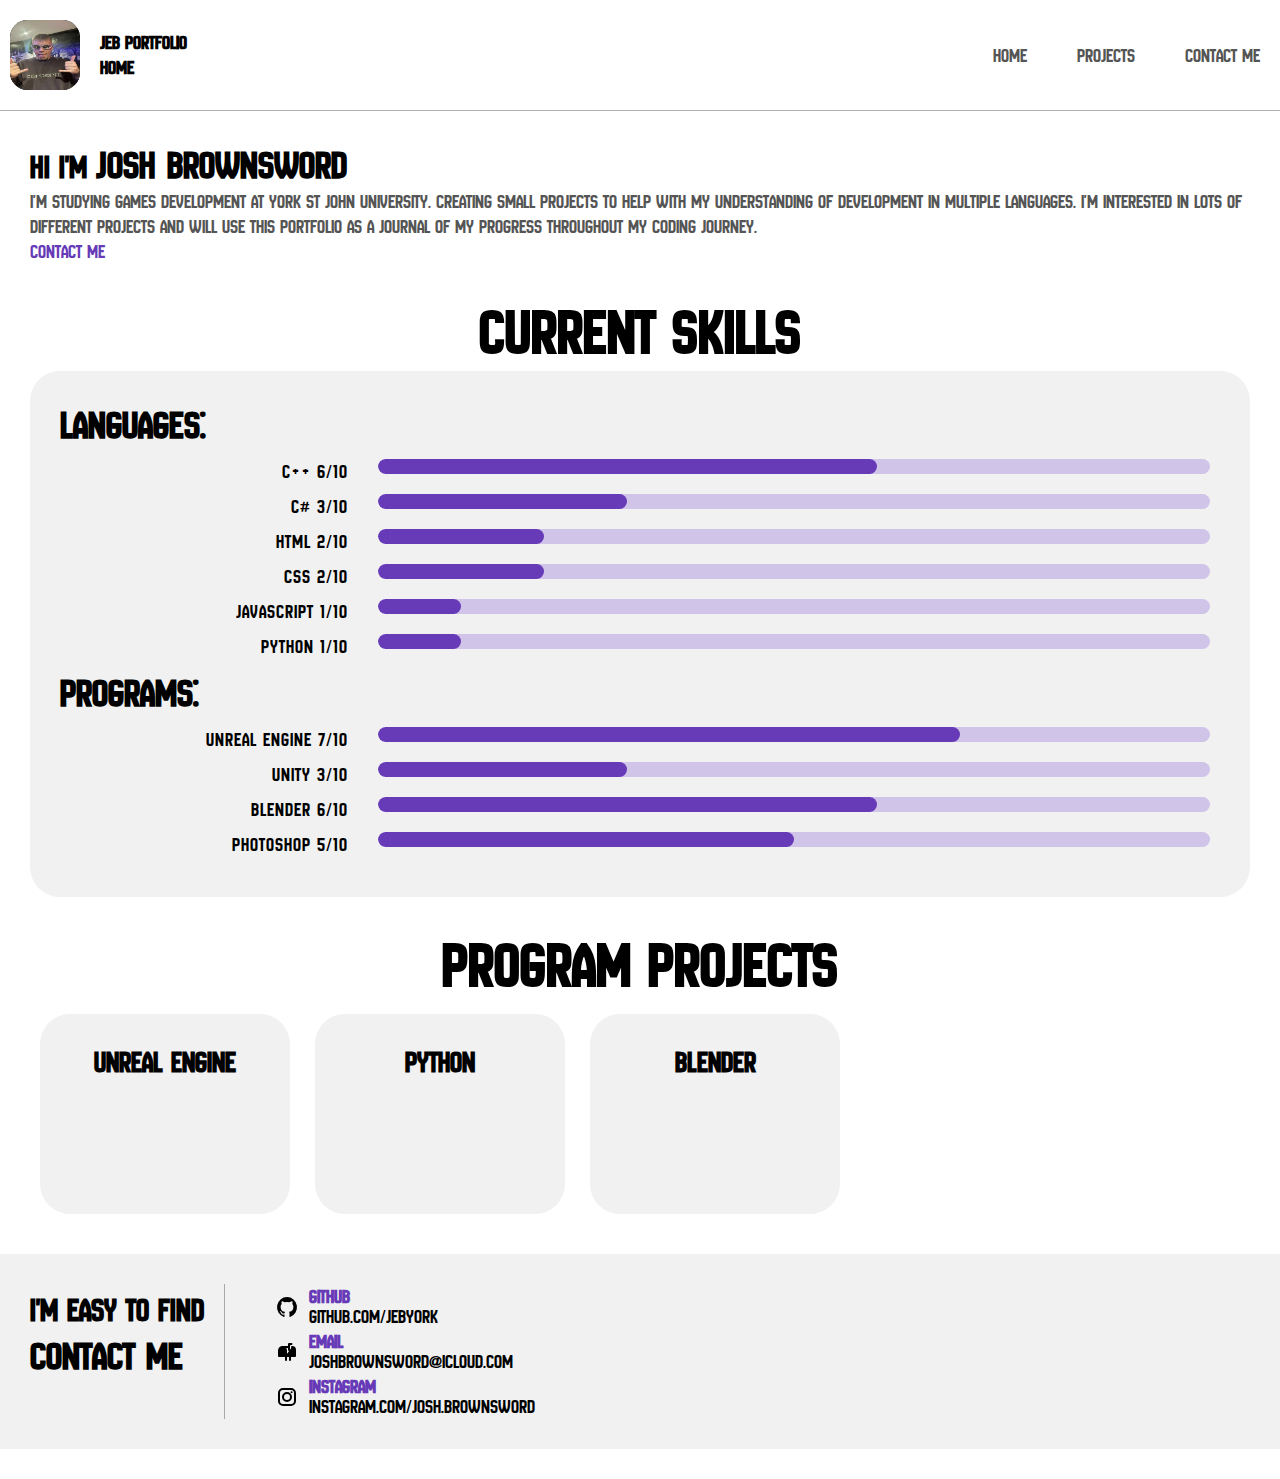
==== index.html @ 89cd333b "Portfolio| basic setup of layout of my portfolio| 13/09/2024" ====
﻿<!DOCTYPE html>
<html lang="en">
<head>
  <meta charset="UTF-8">
  <meta name="viewport" content="width=device-width, initial-scale=1.0">
  <title>Portfolio</title>
  <link rel="preconnect" href="https://fonts.googleapis.com">
  <link rel="preconnect" href="https://fonts.gstatic.com" crossorigin>
  <link href="https://fonts.googleapis.com/css2?family=New+Amsterdam&display=swap" rel="stylesheet">
  <link rel="stylesheet" href="./styles.css">
  <script src="./scripts.js"></script>
  <link rel="icon" type="image/jpg" href="./images/icon.jpg">
</head>

<body>
  <header>
    <a href="#" class="logo-holder">
      <div class="logo"><img src="images/icon.jpg" alt="logo" class="logo-img"></div>
      <div class="header-text">
        <div class="logo-text">Jeb Portfolio</div>
        <div class="page-name">Home</div>
      </div>
    </a>
    <nav>
      <ul id="menu">
        <li>
          <a href="#">Home</a>
        </li>

        <li>
          <a href="pages/projects.html">Projects</a>
        </li>
        <li>
          <a href="#contactMe" class="button">Contact Me</a>
        </li>
      </ul>

      <a href="#" class="mobile-toggle" onClick="toggleMobileMenu()">
        <svg class="w-6 h-6 text-gray-800 dark:text-white" aria-hidden="true" xmlns="http://www.w3.org/2000/svg" width="24" height="24" fill="none" viewBox="0 0 24 24">
          <path stroke="currentColor" stroke-linecap="round" stroke-width="2" d="M5 7h14M5 12h14M5 17h14"/>
        </svg>

      </a>
    </nav>
  </header>


  <main>
    <section class="hero container">
      <div class="hero-yellow">
        <div>
          <h1><small>Hi I'm </small>Josh Brownsword</h1>
          <p>
            I'm studying Games Development at York st John University.  Creating small projects to help with my understanding of development in multiple languages.
            I'm interested in lots of different projects and will use this portfolio as a journal of my progress throughout my coding journey.
          </p>
          <div class="call-to-action">
            <a href="#contactMe" class="button">
              Contact Me
            </a>
          </div>
        </div>
      </div>
    </section>
    <section id="skills" class="skills container">
      <h3>Current Skills</h3>
      <div class="skills-data">
        <h1>Languages:</h1>

        <div class="skill-bar" skill-name="C++" data-rating="6">
          <div class="info"></div>
          <div class="bar">
            <div class="rating-bar"></div>
          </div>
        </div>

        <div class="skill-bar" skill-name="C#" data-rating="3">
          <div class="info"></div>
          <div class="bar">
            <div class="rating-bar"></div>
          </div>
        </div>

        <div class="skill-bar" skill-name="HTML" data-rating="2">
          <div class="info"></div>
          <div class="bar">
            <div class="rating-bar"></div>
          </div>
        </div>

        <div class="skill-bar" skill-name="CSS" data-rating="2">
          <div class="info"></div>
          <div class="bar">
            <div class="rating-bar"></div>
          </div>
        </div>

        <div class="skill-bar" skill-name="Javascript" data-rating="1">
          <div class="info"></div>
          <div class="bar">
            <div class="rating-bar"></div>
          </div>
        </div>

        <div class="skill-bar" skill-name="Python" data-rating="1">
          <div class="info"></div>
          <div class="bar">
            <div class="rating-bar"></div>
          </div>
        </div>

        <h1>Programs:</h1>
        <div class="skill-bar" skill-name="Unreal Engine" data-rating="7">
          <div class="info"></div>
          <div class="bar">
            <div class="rating-bar"></div>
          </div>
        </div>

        <div class="skill-bar" skill-name="Unity" data-rating="3">
          <div class="info"></div>
          <div class="bar">
            <div class="rating-bar"></div>
          </div>
        </div>

        <div class="skill-bar" skill-name="Blender" data-rating="6">
          <div class="info"></div>
          <div class="bar">
            <div class="rating-bar"></div>
          </div>
        </div>

        <div class="skill-bar" skill-name="Photoshop" data-rating="5">
          <div class="info"></div>
          <div class="bar">
            <div class="rating-bar"></div>
          </div>
        </div>

        </ul>
      </div>
    </section>
    <section id="projects" class="homepage-program-projects">
      <h3>Program Projects</h3>

      <div class="scrolling-programs snap">
        <div class="card small"><h2>Unreal Engine</h2></div>
        <div class="card small"><h2>Python</h2></div>
        <div class="card small"><h2>Blender</h2></div>
      </div>
    </section>
    <section class="contactMe container" id="contactMe">
      <div class="contact-title">
        <h1><small>I'm easy to find</small> </h1>
        <h1>Contact Me</h1>
      </div>
      <div class="contact-details">
        <nav>
          <ul>
            <li>
              <svg class="icon" aria-hidden="true" xmlns="http://www.w3.org/2000/svg" width="24" height="24" fill="currentColor" viewBox="0 0 24 24">
                <path fill-rule="evenodd" d="M12.006 2a9.847 9.847 0 0 0-6.484 2.44 10.32 10.32 0 0 0-3.393 6.17 10.48 10.48 0 0 0 1.317 6.955 10.045 10.045 0 0 0 5.4 4.418c.504.095.683-.223.683-.494 0-.245-.01-1.052-.014-1.908-2.78.62-3.366-1.21-3.366-1.21a2.711 2.711 0 0 0-1.11-1.5c-.907-.637.07-.621.07-.621.317.044.62.163.885.346.266.183.487.426.647.71.135.253.318.476.538.655a2.079 2.079 0 0 0 2.37.196c.045-.52.27-1.006.635-1.37-2.219-.259-4.554-1.138-4.554-5.07a4.022 4.022 0 0 1 1.031-2.75 3.77 3.77 0 0 1 .096-2.713s.839-.275 2.749 1.05a9.26 9.26 0 0 1 5.004 0c1.906-1.325 2.74-1.05 2.74-1.05.37.858.406 1.828.101 2.713a4.017 4.017 0 0 1 1.029 2.75c0 3.939-2.339 4.805-4.564 5.058a2.471 2.471 0 0 1 .679 1.897c0 1.372-.012 2.477-.012 2.814 0 .272.18.592.687.492a10.05 10.05 0 0 0 5.388-4.421 10.473 10.473 0 0 0 1.313-6.948 10.32 10.32 0 0 0-3.39-6.165A9.847 9.847 0 0 0 12.007 2Z" clip-rule="evenodd"/>
              </svg>
                <div>
                  <a href="https://github.com/jebyork">Github</a>
                  <p>github.com/jebyork</p>
                </div>
            </li>
            <li>
              <svg class="icon" aria-hidden="true" xmlns="http://www.w3.org/2000/svg" width="24" height="24" fill="none" viewBox="0 0 24 24">
                <path stroke="currentColor" stroke-linecap="round" stroke-linejoin="round" stroke-width="2" d="M11 16v-5.5A3.5 3.5 0 0 0 7.5 7m3.5 9H4v-5.5A3.5 3.5 0 0 1 7.5 7m3.5 9v4M7.5 7H14m0 0V4h2.5M14 7v3m-3.5 6H20v-6a3 3 0 0 0-3-3m-2 9v4m-8-6.5h1"/>
              </svg>
                <div>
                  <a href="mailto:joshbrownsword@icloud.com">Email</a>
                  <p>joshbrownsword@icloud.com</p>
                </div>
            </li>
            <li>
              <svg class="icon" aria-hidden="true" xmlns="http://www.w3.org/2000/svg" width="24" height="24" fill="none" viewBox="0 0 24 24">
                <path fill="currentColor" fill-rule="evenodd" d="M3 8a5 5 0 0 1 5-5h8a5 5 0 0 1 5 5v8a5 5 0 0 1-5 5H8a5 5 0 0 1-5-5V8Zm5-3a3 3 0 0 0-3 3v8a3 3 0 0 0 3 3h8a3 3 0 0 0 3-3V8a3 3 0 0 0-3-3H8Zm7.597 2.214a1 1 0 0 1 1-1h.01a1 1 0 1 1 0 2h-.01a1 1 0 0 1-1-1ZM12 9a3 3 0 1 0 0 6 3 3 0 0 0 0-6Zm-5 3a5 5 0 1 1 10 0 5 5 0 0 1-10 0Z" clip-rule="evenodd"/>
              </svg>
                <div>
                  <a href="https://www.instagram.com/josh.brownsword/">Instagram</a>
                  <p>instagram.com/josh.brownsword</p>
                </div>
            </li>
          </ul>
        </nav>
      </div>
    </section>
  </main>
</body>
</html>
---- styles.css ----
﻿*, *:before, *:after {
    box-sizing: border-box;
    margin: 0;
    padding: 0;
}

:root {
    --base: #555;
    --base-100: #f1f1f1;
    --base-400: #555;
    --base-800: #000;
    --purple: #673ab7;
    --purple-100: #d1c4e9;
    --purple-400: #7e57c2;
    --purple-800: #4527a0;
    --yellow: #ffc107;
    --yellow-100: #ffecb3;
    --yellow-400: #ffca28;
    --yellow-800: #ff8f00;

}

body {
    font-family: "New Amsterdam", sans-serif;
    font-optical-sizing: auto;
    font-style: normal;
    font-size: 20px;
}

a {
    text-decoration: none;
    color: var(--purple);
    &:hover {
        text-decoration: underline;
    }
}

h3 {
    font-size: 64px;
    text-align: center;
}

header {
    padding-top: 10px;
    padding-bottom: 10px;
    display: flex;
    justify-content: space-between;
    max-width: 1440px;
    margin: auto;
    border-bottom: 1px solid rgba(0, 0, 0, 0.3);

    .logo-holder{
        display: flex;
        padding: 10px;
        align-items: center;
        font-weight: 600;
        color: var(--base-800);
        .logo {
            display: flex;
            align-items: center;
            justify-content: center;
            font-size: 32px;
            background-color: var(--base-800);
            color: var(--base-100);
            height: 70px;
            width: 70px;
            margin-right: 20px;
            border-radius: 25%;
            overflow: hidden;
            .logo-img {
                width: 100%;
                height: 100%;
                object-fit: contain;
                object-position: center;
            }
        }
        .logo-text {
            flex: 1;
        }
    }

    nav {
        display: flex;
        align-items: center;

        ul {
            display: flex;
            list-style: none;
            gap: 10px;
            li {
                display: inline-block;
                a {
                    display: inline-block;
                    padding: 10px 20px;
                    color: var(--base);
                    &:hover {
                        background: var(--purple-100);
                        border-radius:10px;
                        text-decoration: none;
                    }
                }
            }
        }
        .mobile-toggle {
            display:none;
            color: var(--base-800);
            padding: 10px;
            @media (max-width: 768px) {
                display: inline-block;
                position: absolute;
                top: 20px;
                right: 20px;
            }
        }
    }

    @media (max-width: 1024px) {
        flex-direction: column;
        align-items: center;
    }

    @media (max-width: 768px) {
        flex-direction: column;
        align-items: center;
        nav {
            margin-top: 10px;
            width: 100%;
            ul {
                display:none;
                flex-direction: column;
                text-align: center;
                width: 100%;
                a {
                    width: 90%;
                }
                &.active {
                    display: flex;
                }
            }
        }
        
    }
}

section {
    max-width: 1440px;
    margin: auto;
    gap: 30px;
    margin-bottom: 30px;
    margin-top: 30px;

    @media (max-width: 1440px) {
        padding-left: 30px;
        padding-right: 30px;
    }
}

.hero {
    display: flex;
    .hero-yellow {
        flex: 1;

        p{
            color: var(--base);
        }
    }
}

.skills-data{

    background-color: var(--base-100);
    padding: 30px;
    border-radius: 30px;

    .skill-bar {
        margin: 10px;
        display: flex;
    }

    .info {
        flex: 1;
        letter-spacing: 1px;
        text-align: right;
        padding-right: 30px;
    }

    .bar {
        flex: 3;
        width: 100%;
        height: 15px;
        border-radius: 10px;
        background-color: var(--purple-100);
        position: relative;
        overflow: hidden;
    }

    .rating-bar {
        position: absolute;
        height: 100%;
        border-radius: 10px;
        background-color: var(--purple);
    }
}

.scrolling-programs {
    overflow-x: scroll;
    overflow-y: hidden;
    white-space: nowrap;
    overscroll-behavior: contain;

    &.snap {
        scroll-snap-type: inline mandatory;
        scroll-padding-inline: 30px;
    }
}

.card {
    display: inline-block;
    text-align: center;
    padding: 30px;
    border-radius: 30px;
    background-color: var(--base-100);
    width: 400px;
    height: 400px;
    margin: 10px;
    scroll-snap-align: start;

    &.small {
        width:250px;
        height:200px;
    }
}

.large-banner {
    background-color: var(--base-100);
    padding: 30px;
    border-radius: 30px;
    height: auto;
    align-content: start;
    img {
        width: 100%;
        height: auto;
        object-fit: cover;
        border-radius: 10px;
    }
}

.contactMe {
    background-color: var(--base-100);
    padding: 30px;
    border-radius: 30px;
    display: flex;
    flex-wrap: wrap;

    @media (max-width: 1440px) {
        border-radius: 0px;
    }
    .contact-title {
        border-right: 1px solid rgba(0, 0, 0, 0.3);
        padding-right: 20px;
    }

    .contact-details{
        padding-left: 20px;

        nav ul{
            display: block;
            list-style: none;

            li {
                display: flex;
                align-items: center;
                margin-bottom: 0px;

                .icon {
                    width: 24px;
                    height: 24px;
                    margin-right: 0px;
                    fill: currentColor;
                }

                div {
                    display: flex;
                    flex-direction: column;
                    justify-content: center;
                    margin-left: 10px;
                }
                
                a, p {
                    display: block;
                }

                a {
                    font-weight: bold;
                }

                p {
                    margin: 0px;
                    margin-top: -5px;
                }
            }
        }
    }
}
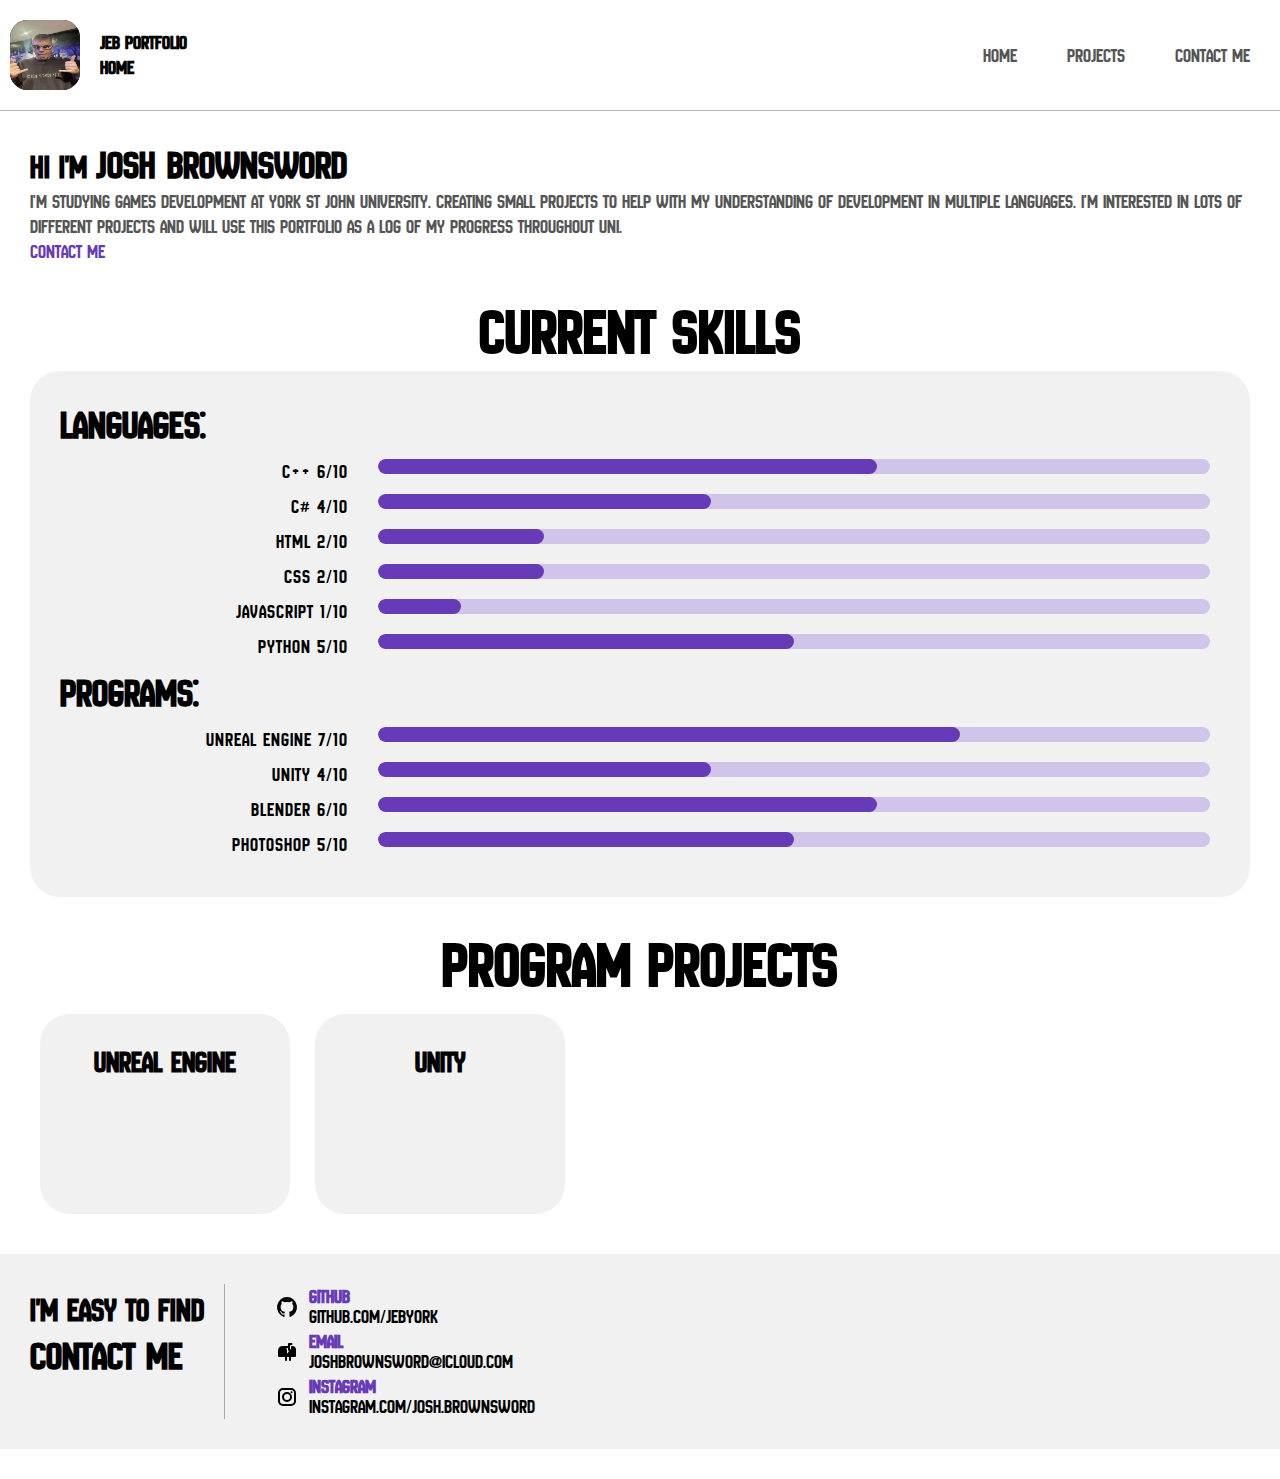
==== commit 5c572b64: "Re setting up to get used" ====
--- a/index.html
+++ b/index.html
@@ -52,7 +52,7 @@
           <h1><small>Hi I'm </small>Josh Brownsword</h1>
           <p>
             I'm studying Games Development at York st John University.  Creating small projects to help with my understanding of development in multiple languages.
-            I'm interested in lots of different projects and will use this portfolio as a journal of my progress throughout my coding journey.
+            I'm interested in lots of different projects and will use this portfolio as a log of my progress throughout uni.
           </p>
           <div class="call-to-action">
             <a href="#contactMe" class="button">
@@ -74,7 +74,7 @@
           </div>
         </div>
 
-        <div class="skill-bar" skill-name="C#" data-rating="3">
+        <div class="skill-bar" skill-name="C#" data-rating="4">
           <div class="info"></div>
           <div class="bar">
             <div class="rating-bar"></div>
@@ -102,7 +102,7 @@
           </div>
         </div>
 
-        <div class="skill-bar" skill-name="Python" data-rating="1">
+        <div class="skill-bar" skill-name="Python" data-rating="5">
           <div class="info"></div>
           <div class="bar">
             <div class="rating-bar"></div>
@@ -117,7 +117,7 @@
           </div>
         </div>
 
-        <div class="skill-bar" skill-name="Unity" data-rating="3">
+        <div class="skill-bar" skill-name="Unity" data-rating="4">
           <div class="info"></div>
           <div class="bar">
             <div class="rating-bar"></div>
@@ -146,8 +146,7 @@
 
       <div class="scrolling-programs snap">
         <div class="card small"><h2>Unreal Engine</h2></div>
-        <div class="card small"><h2>Python</h2></div>
-        <div class="card small"><h2>Blender</h2></div>
+        <div class="card small"><h2>Unity</h2></div>
       </div>
     </section>
     <section class="contactMe container" id="contactMe">
--- a/styles.css
+++ b/styles.css
@@ -82,6 +82,7 @@
     nav {
         display: flex;
         align-items: center;
+        padding: 10px;
 
         ul {
             display: flex;
@@ -229,6 +230,13 @@
         width:250px;
         height:200px;
     }
+
+    .card-icon {
+        width: 80%;
+        height: auto;
+        margin-bottom: 20px;
+        object-fit: contain;
+    }
 }
 
 .large-banner {
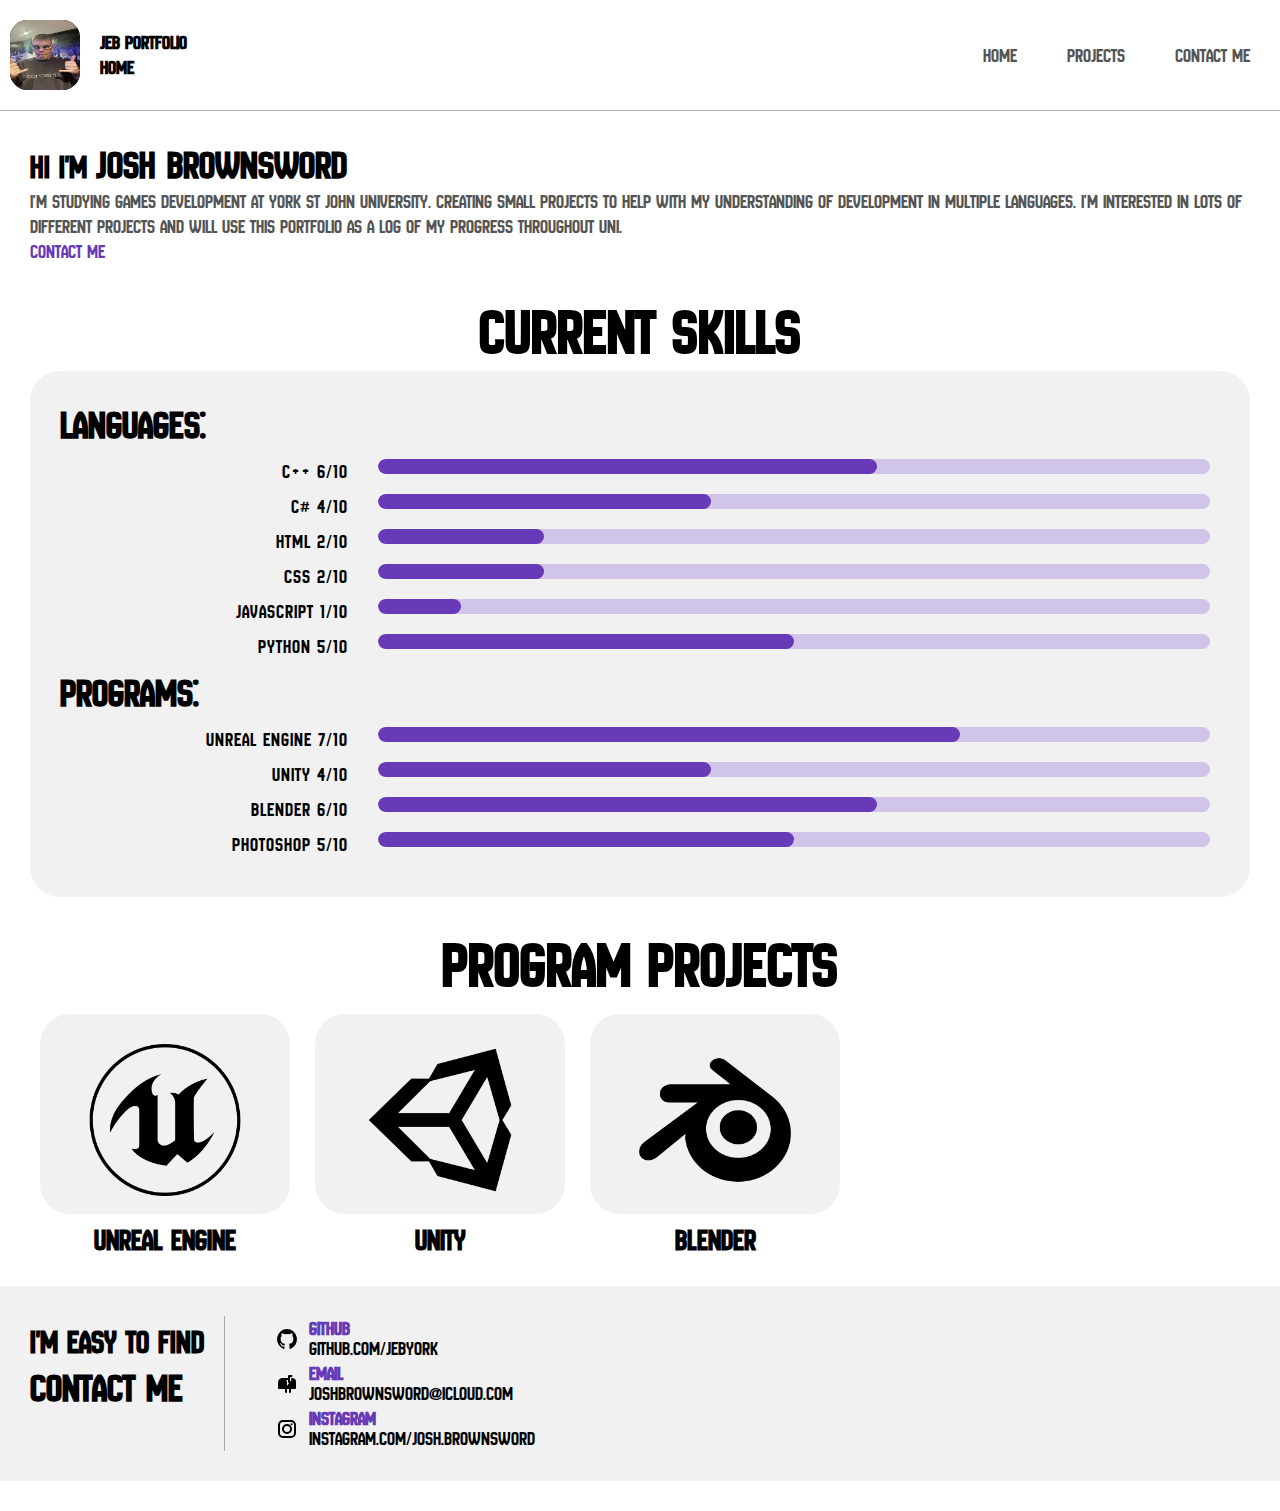
==== commit d20c37f7: "Update" ====
--- a/index.html
+++ b/index.html
@@ -145,8 +145,15 @@
       <h3>Program Projects</h3>
 
       <div class="scrolling-programs snap">
-        <div class="card small"><h2>Unreal Engine</h2></div>
-        <div class="card small"><h2>Unity</h2></div>
+        <div class="card small">
+          <img src="../images/unreal-engine-logo.png" alt="Unity Icon" class="card-icon">
+          <h2>Unreal Engine</h2></div>
+        <div class="card small">
+          <img src="../images/unity-logo.png" alt="Unity Icon" class="card-icon">
+          <h2>Unity</h2></div>
+        <div class="card small">
+          <img src="../images/blender-logo.png" alt="Unity Icon" class="card-icon">
+          <h2>Blender</h2></div>
       </div>
     </section>
     <section class="contactMe container" id="contactMe">
--- a/styles.css
+++ b/styles.css
@@ -208,11 +208,16 @@
     overflow-y: hidden;
     white-space: nowrap;
     overscroll-behavior: contain;
+    scrollbar-width: none;
 
     &.snap {
         scroll-snap-type: inline mandatory;
         scroll-padding-inline: 30px;
     }
+}
+
+.scrolling-programs::-webkit-scrollbar {
+    display: none;
 }
 
 .card {
@@ -226,17 +231,18 @@
     margin: 10px;
     scroll-snap-align: start;
 
+
     &.small {
         width:250px;
         height:200px;
     }
-
-    .card-icon {
-        width: 80%;
-        height: auto;
-        margin-bottom: 20px;
-        object-fit: contain;
-    }
+}
+
+.card-icon {
+    width: 80%;
+    height: auto;
+    margin-bottom: 20px;
+    object-fit: contain;
 }
 
 .large-banner {
@@ -245,12 +251,17 @@
     border-radius: 30px;
     height: auto;
     align-content: start;
-    img {
-        width: 100%;
-        height: auto;
-        object-fit: cover;
-        border-radius: 10px;
-    }
+}
+
+.large-img {
+    width: 100%;
+    height: 100%;
+    object-fit: contain;
+    border-radius: 10px;
+}
+
+.info-banner {
+    background-color: var(--base-100);
 }
 
 .contactMe {
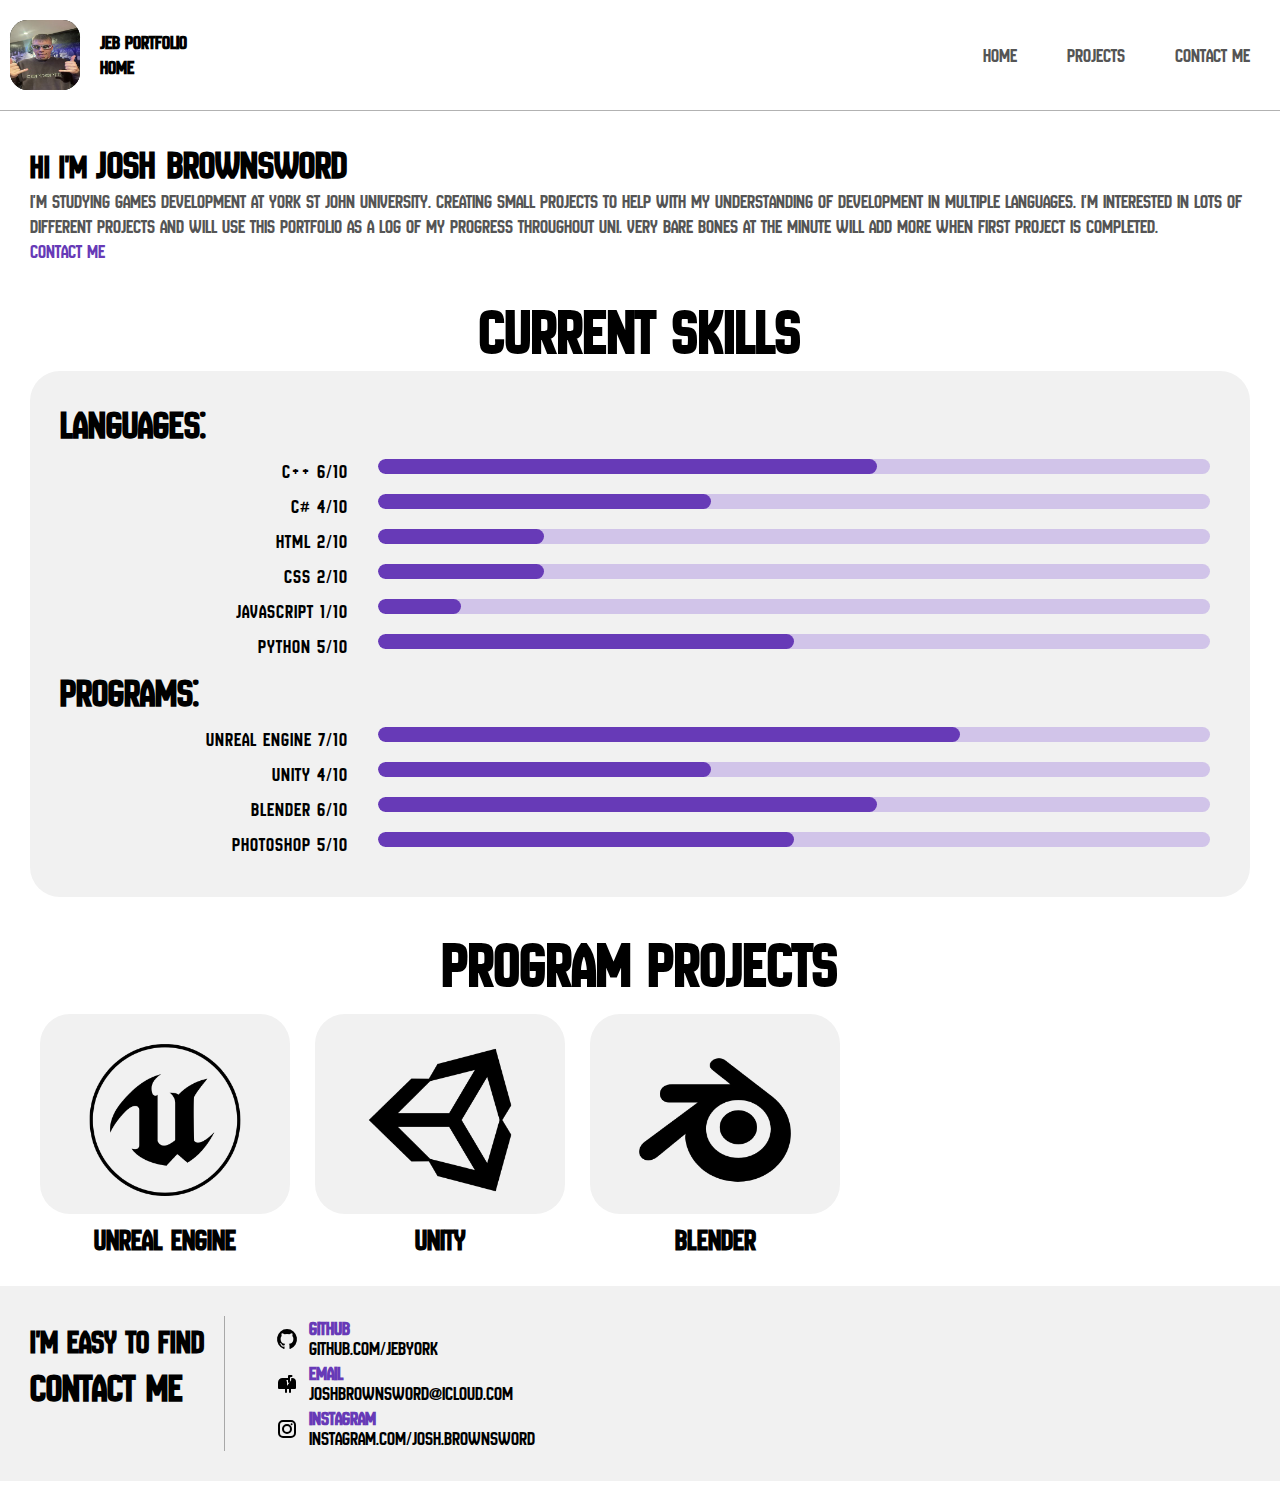
==== commit bfb0d4ac: "Updating header" ====
--- a/index.html
+++ b/index.html
@@ -52,7 +52,7 @@
           <h1><small>Hi I'm </small>Josh Brownsword</h1>
           <p>
             I'm studying Games Development at York st John University.  Creating small projects to help with my understanding of development in multiple languages.
-            I'm interested in lots of different projects and will use this portfolio as a log of my progress throughout uni.
+            I'm interested in lots of different projects and will use this portfolio as a log of my progress throughout uni.  Very bare bones at the minute will add more when first project is completed.
           </p>
           <div class="call-to-action">
             <a href="#contactMe" class="button">
@@ -137,8 +137,6 @@
             <div class="rating-bar"></div>
           </div>
         </div>
-
-        </ul>
       </div>
     </section>
     <section id="projects" class="homepage-program-projects">
@@ -146,13 +144,13 @@
 
       <div class="scrolling-programs snap">
         <div class="card small">
-          <img src="../images/unreal-engine-logo.png" alt="Unity Icon" class="card-icon">
+          <img src="/images/unreal-engine-logo.png" alt="Unreal Icon" class="card-icon">
           <h2>Unreal Engine</h2></div>
         <div class="card small">
-          <img src="../images/unity-logo.png" alt="Unity Icon" class="card-icon">
+          <img src="/images/unity-logo.png" alt="Unity Icon" class="card-icon">
           <h2>Unity</h2></div>
         <div class="card small">
-          <img src="../images/blender-logo.png" alt="Unity Icon" class="card-icon">
+          <img src="/images/blender-logo.png" alt="Blender Icon" class="card-icon">
           <h2>Blender</h2></div>
       </div>
     </section>
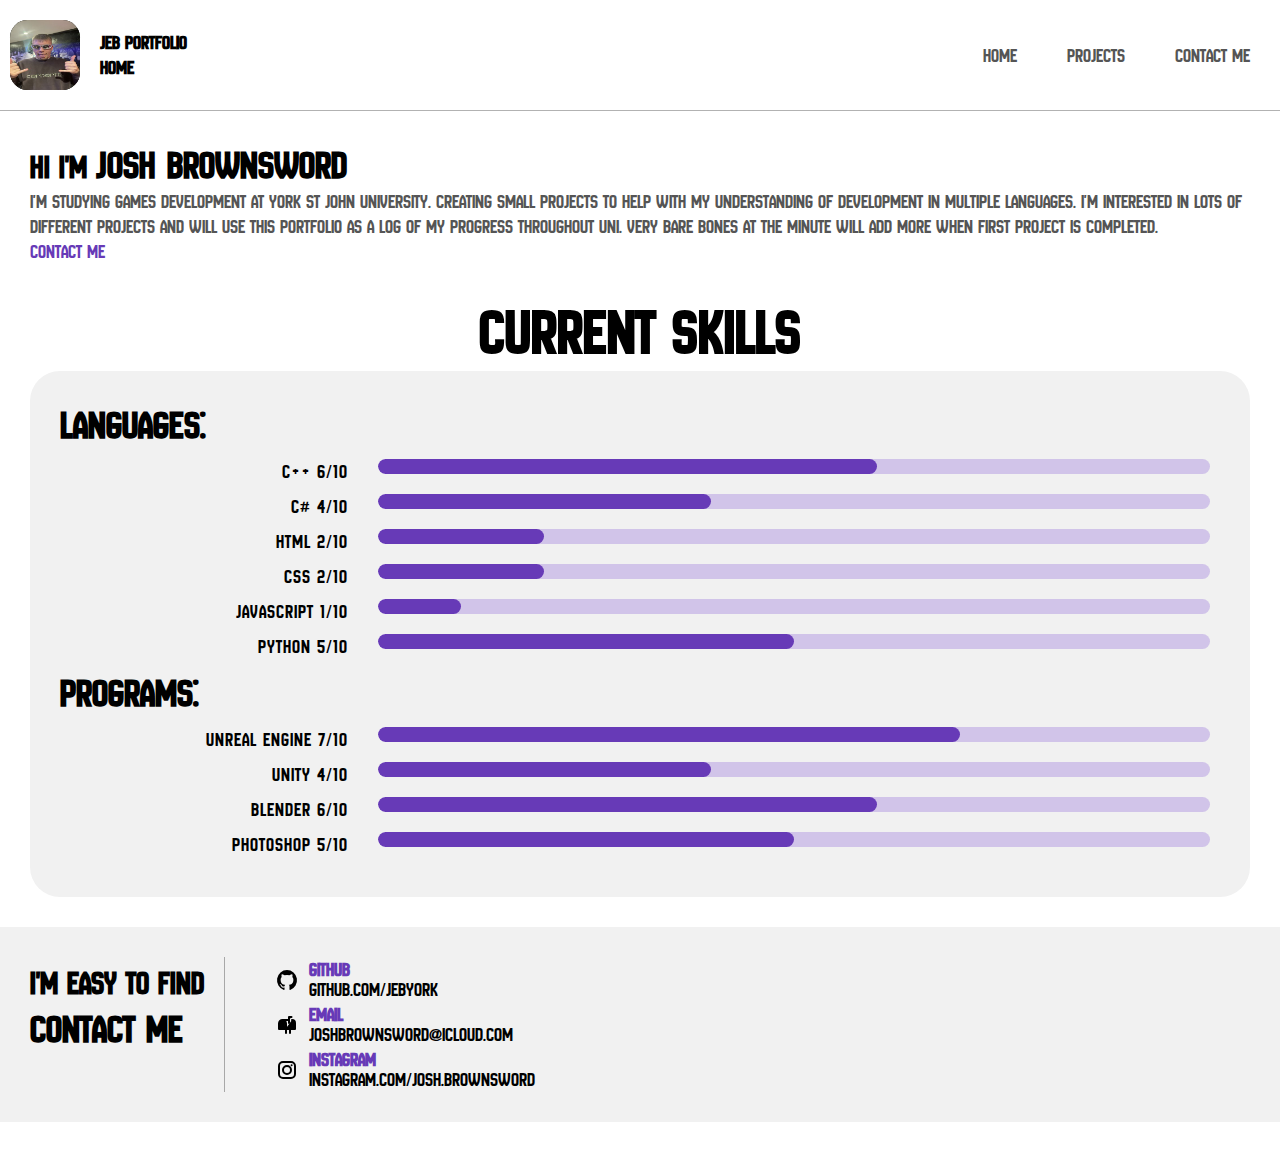
==== commit 694651b0: "Updating header and removing programs" ====
--- a/index.html
+++ b/index.html
@@ -139,6 +139,8 @@
         </div>
       </div>
     </section>
+
+    <!--
     <section id="projects" class="homepage-program-projects">
       <h3>Program Projects</h3>
 
@@ -154,6 +156,7 @@
           <h2>Blender</h2></div>
       </div>
     </section>
+    -->
     <section class="contactMe container" id="contactMe">
       <div class="contact-title">
         <h1><small>I'm easy to find</small> </h1>
